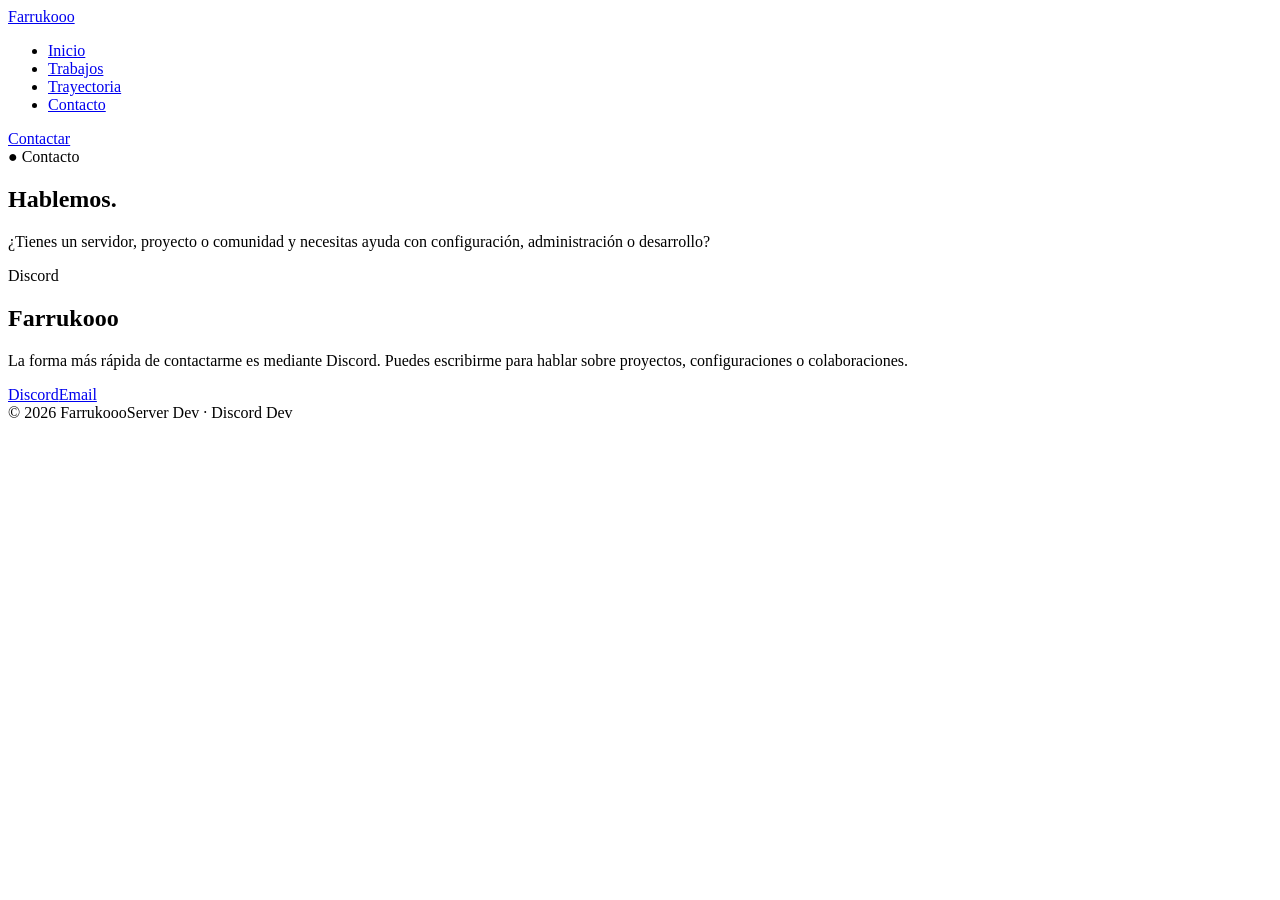
==== contacto.html @ a488be3b "Add files via upload" ====
<!DOCTYPE html>
<html lang="es"><head><meta charset="UTF-8"><meta name="viewport" content="width=device-width,initial-scale=1.0"><title>Farrukooo | Contacto</title><link rel="stylesheet" href="css/style.css"></head>
<body>
<header><div class="container navbar"><a class="brand" href="index.html"><span class="brand-dot"></span>Farrukooo</a><div class="nav-wrap"><nav><ul><span class="nav-indicator"></span><li><a href="index.html">Inicio</a></li><li><a href="trabajos.html">Trabajos</a></li><li><a href="trayectoria.html">Trayectoria</a></li><li><a class="active" href="contacto.html">Contacto</a></li></ul></nav></div><a class="header-contact" href="contacto.html">Contactar</a></div></header>
<main>
<section class="container page-intro"><div class="eyebrow reveal"><span>●</span> Contacto</div><h1 class="reveal delay-1">Hablemos.</h1><p class="reveal delay-2">¿Tienes un servidor, proyecto o comunidad y necesitas ayuda con configuración, administración o desarrollo?</p></section>
<section class="section container"><div class="contact-box reveal"><div><div class="section-label">Discord</div><h2>Farrukooo</h2><p>La forma más rápida de contactarme es mediante Discord. Puedes escribirme para hablar sobre proyectos, configuraciones o colaboraciones.</p></div><div class="socials"><a class="social" href="https://discord.com/" target="_blank">Discord</a><a class="social" href="mailto:contacto@example.com">Email</a></div></div></section>
</main>
<footer><div class="container footer-inner"><span>© 2026 Farrukooo</span><span>Server Dev · Discord Dev</span></div></footer><script src="js/script.js"></script></body></html>
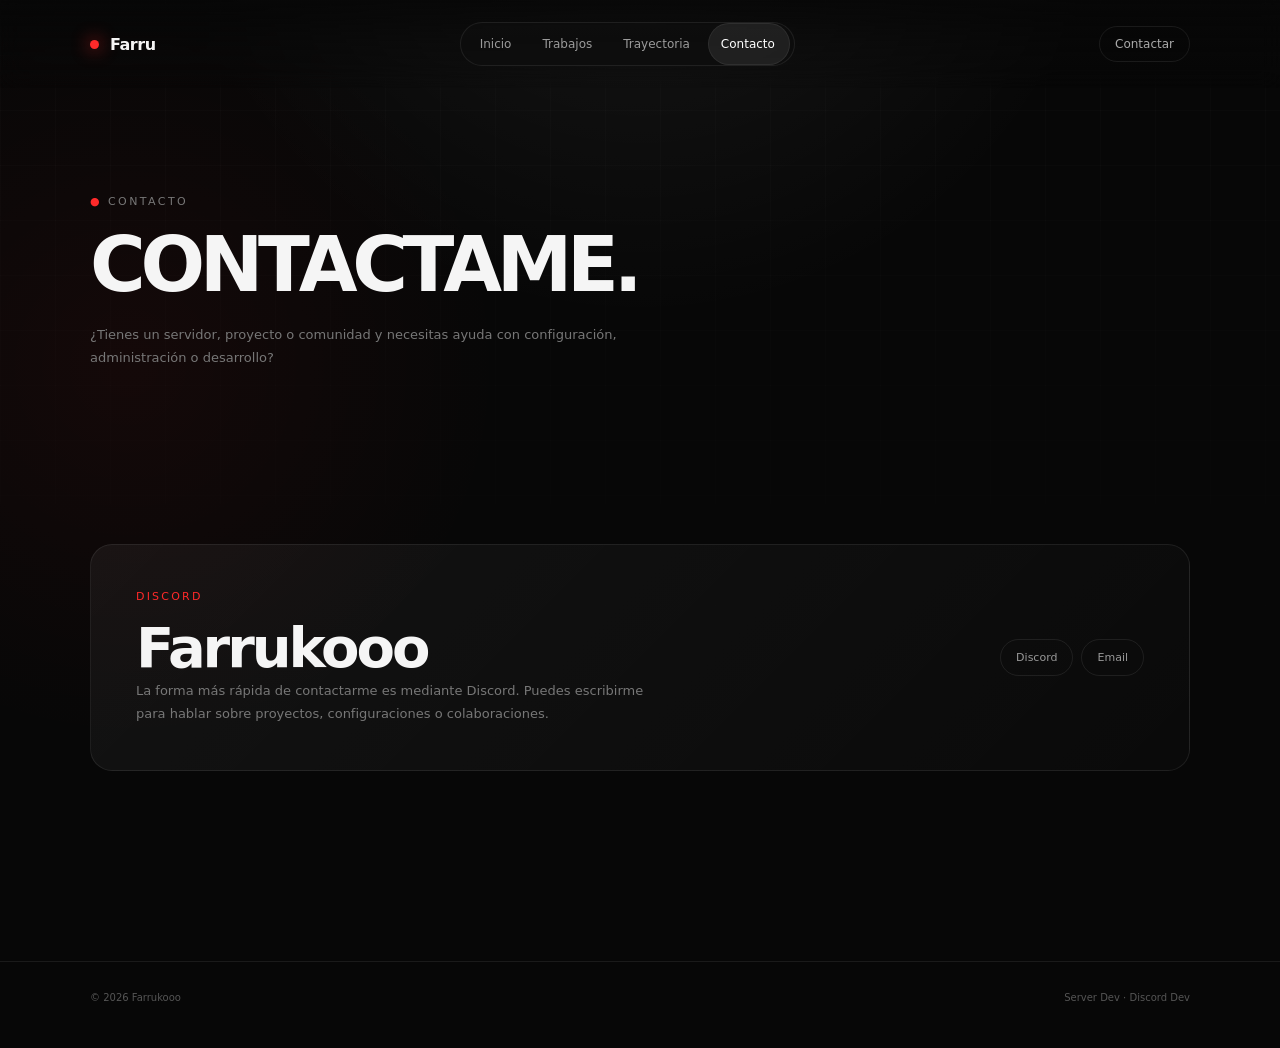
==== commit f5031fbd: "contacto.html" ====
--- a/contacto.html
+++ b/contacto.html
@@ -1,9 +1,9 @@
 <!DOCTYPE html>
-<html lang="es"><head><meta charset="UTF-8"><meta name="viewport" content="width=device-width,initial-scale=1.0"><title>Farrukooo | Contacto</title><link rel="stylesheet" href="css/style.css"></head>
+<html lang="es"><head><meta charset="UTF-8"><meta name="viewport" content="width=device-width,initial-scale=1.0"><title>Farru | Contacto</title><link rel="stylesheet" href="css/style.css"></head>
 <body>
-<header><div class="container navbar"><a class="brand" href="index.html"><span class="brand-dot"></span>Farrukooo</a><div class="nav-wrap"><nav><ul><span class="nav-indicator"></span><li><a href="index.html">Inicio</a></li><li><a href="trabajos.html">Trabajos</a></li><li><a href="trayectoria.html">Trayectoria</a></li><li><a class="active" href="contacto.html">Contacto</a></li></ul></nav></div><a class="header-contact" href="contacto.html">Contactar</a></div></header>
+<header><div class="container navbar"><a class="brand" href="index.html"><span class="brand-dot"></span>Farru</a><div class="nav-wrap"><nav><ul><span class="nav-indicator"></span><li><a href="index.html">Inicio</a></li><li><a href="trabajos.html">Trabajos</a></li><li><a href="trayectoria.html">Trayectoria</a></li><li><a class="active" href="contacto.html">Contacto</a></li></ul></nav></div><a class="header-contact" href="contacto.html">Contactar</a></div></header>
 <main>
-<section class="container page-intro"><div class="eyebrow reveal"><span>●</span> Contacto</div><h1 class="reveal delay-1">Hablemos.</h1><p class="reveal delay-2">¿Tienes un servidor, proyecto o comunidad y necesitas ayuda con configuración, administración o desarrollo?</p></section>
-<section class="section container"><div class="contact-box reveal"><div><div class="section-label">Discord</div><h2>Farrukooo</h2><p>La forma más rápida de contactarme es mediante Discord. Puedes escribirme para hablar sobre proyectos, configuraciones o colaboraciones.</p></div><div class="socials"><a class="social" href="https://discord.com/" target="_blank">Discord</a><a class="social" href="mailto:contacto@example.com">Email</a></div></div></section>
+<section class="container page-intro"><div class="eyebrow reveal"><span>●</span> Contacto</div><h1 class="reveal delay-1">CONTACTAME.</h1><p class="reveal delay-2">¿Tienes un servidor, proyecto o comunidad y necesitas ayuda con configuración, administración o desarrollo?</p></section>
+<section class="section container"><div class="contact-box reveal"><div><div class="section-label">Discord</div><h2>Farrukooo</h2><p>La forma más rápida de contactarme es mediante Discord. Puedes escribirme para hablar sobre proyectos, configuraciones o colaboraciones.</p></div><div class="socials"><a class="social" href="https://discord.com/users/f4rru" target="_blank">Discord</a><a class="social" href="farrudeveloper@gmail.com">Email</a></div></div></section>
 </main>
 <footer><div class="container footer-inner"><span>© 2026 Farrukooo</span><span>Server Dev · Discord Dev</span></div></footer><script src="js/script.js"></script></body></html>
--- a/css/style.css
+++ b/css/style.css
@@ -0,0 +1,164 @@
+
+@import url('https://fonts.googleapis.com/css2?family=Inter:wght@400;500;600;700;800&display=swap');
+
+:root{
+  --bg:#070707;
+  --bg-soft:#0b0b0b;
+  --panel:rgba(255,255,255,.035);
+  --panel-hover:rgba(255,255,255,.06);
+  --line:rgba(255,255,255,.08);
+  --text:#f5f5f5;
+  --muted:#8f8f8f;
+  --red:#ff2a2a;
+  --red-soft:rgba(255,42,42,.12);
+  --ease:cubic-bezier(.22,1,.36,1);
+}
+
+*{box-sizing:border-box;margin:0;padding:0}
+html{scroll-behavior:smooth}
+body{
+  min-height:100vh;
+  background:
+    radial-gradient(circle at 50% -15%,rgba(255,255,255,.07),transparent 35%),
+    radial-gradient(circle at 10% 35%,rgba(255,42,42,.055),transparent 28%),
+    var(--bg);
+  color:var(--text);
+  font-family:Inter,system-ui,sans-serif;
+  overflow-x:hidden;
+}
+body::before{
+  content:"";
+  position:fixed;inset:0;pointer-events:none;z-index:-1;
+  background-image:linear-gradient(rgba(255,255,255,.018) 1px,transparent 1px),
+                   linear-gradient(90deg,rgba(255,255,255,.018) 1px,transparent 1px);
+  background-size:55px 55px;
+  mask-image:linear-gradient(to bottom,black,transparent 80%);
+}
+a{color:inherit;text-decoration:none}
+.container{width:min(1100px,calc(100% - 40px));margin:auto}
+
+header{
+  position:fixed;top:0;left:0;width:100%;z-index:50;
+  padding:22px 0;
+  background:linear-gradient(to bottom,rgba(7,7,7,.9),rgba(7,7,7,.35),transparent);
+  backdrop-filter:blur(12px);
+}
+.navbar{display:flex;align-items:center;justify-content:space-between;gap:25px}
+.brand{display:flex;align-items:center;gap:11px;font-weight:700;letter-spacing:-.03em}
+.brand-dot{width:9px;height:9px;border-radius:50%;background:var(--red);box-shadow:0 0 18px var(--red)}
+.nav-wrap{position:relative}
+nav ul{display:flex;gap:3px;list-style:none;padding:5px;border:1px solid var(--line);background:rgba(15,15,15,.72);border-radius:999px;position:relative;isolation:isolate}
+nav a{display:block;padding:9px 14px;color:#9b9b9b;font-size:12px;font-weight:500;position:relative;z-index:2;transition:color .25s ease}
+nav a:hover,nav a.active{color:#fff}
+.nav-indicator{
+  position:absolute;left:0;top:0;height:100%;width:0;z-index:1;
+  background:rgba(255,255,255,.08);border:1px solid rgba(255,255,255,.07);
+  border-radius:999px;pointer-events:none;
+  transition:left .45s var(--ease),width .45s var(--ease),opacity .25s ease;
+}
+.header-contact{
+  font-size:12px;color:#aaa;padding:10px 15px;border:1px solid var(--line);
+  border-radius:999px;transition:.3s var(--ease)
+}
+.header-contact:hover{color:#fff;border-color:rgba(255,255,255,.2);transform:translateY(-2px)}
+
+main{padding-top:135px;padding-bottom:90px}
+.hero{min-height:72vh;display:flex;align-items:center;position:relative}
+.hero::after{
+  content:"";position:absolute;width:380px;height:380px;right:2%;top:8%;
+  background:radial-gradient(circle,rgba(255,42,42,.09),transparent 68%);
+  filter:blur(20px);pointer-events:none
+}
+.eyebrow{font-size:11px;text-transform:uppercase;letter-spacing:.22em;color:#777;margin-bottom:22px}
+.eyebrow span{color:var(--red)}
+h1{font-size:clamp(48px,8vw,92px);line-height:.93;letter-spacing:-.07em;max-width:850px}
+.hero h1 span{color:var(--red);text-shadow:0 0 45px rgba(255,42,42,.18)}
+.hero-copy{max-width:620px;margin-top:28px;color:#8d8d8d;font-size:14px;line-height:1.8}
+.hero-actions{display:flex;gap:10px;margin-top:32px}
+.btn{padding:12px 18px;border-radius:999px;border:1px solid var(--line);font-size:12px;font-weight:600;transition:.35s var(--ease)}
+.btn-primary{background:#fff;color:#080808;border-color:#fff}
+.btn:hover{transform:translateY(-3px)}
+.btn-primary:hover{box-shadow:0 12px 35px rgba(255,255,255,.1)}
+.btn-ghost:hover{background:var(--panel-hover);border-color:rgba(255,255,255,.2)}
+
+.section{padding:100px 0}
+.section-head{display:flex;align-items:end;justify-content:space-between;gap:30px;margin-bottom:38px}
+.section-label{font-size:11px;color:var(--red);letter-spacing:.2em;text-transform:uppercase;margin-bottom:12px}
+h2{font-size:clamp(32px,5vw,56px);letter-spacing:-.055em}
+.section-sub{max-width:420px;color:#777;font-size:13px;line-height:1.7}
+
+.grid{display:grid;grid-template-columns:repeat(3,1fr);gap:14px}
+.card{
+  border:1px solid var(--line);background:var(--panel);border-radius:18px;padding:25px;
+  transition:transform .5s var(--ease),background .35s ease,border-color .35s ease;
+  position:relative;overflow:hidden
+}
+.card::before{
+  content:"";position:absolute;width:180px;height:180px;left:var(--mx,50%);top:var(--my,50%);
+  transform:translate(-50%,-50%);background:radial-gradient(circle,rgba(255,255,255,.07),transparent 65%);
+  opacity:0;transition:opacity .35s ease;pointer-events:none
+}
+.card:hover{transform:translateY(-7px);background:var(--panel-hover);border-color:rgba(255,255,255,.14)}
+.card:hover::before{opacity:1}
+.project-icon{width:42px;height:42px;border-radius:12px;object-fit:cover;margin-bottom:38px}
+.card h3{font-size:15px;letter-spacing:-.02em;margin-bottom:10px}
+.card p{font-size:12px;color:#777;line-height:1.75}
+.card .tag{display:inline-block;margin-top:22px;color:#777;font-size:10px;text-transform:uppercase;letter-spacing:.12em}
+
+.timeline{display:flex;flex-direction:column;position:relative}
+.timeline::before{content:"";position:absolute;left:8px;top:10px;bottom:10px;width:1px;background:var(--line)}
+.timeline-item{display:grid;grid-template-columns:35px 150px 1fr;gap:25px;padding:0 0 65px;position:relative}
+.timeline-dot{width:17px;height:17px;border-radius:50%;background:var(--bg);border:1px solid #444;position:relative;z-index:2;margin-top:3px}
+.timeline-item:first-child .timeline-dot{background:var(--red);border-color:var(--red);box-shadow:0 0 22px rgba(255,42,42,.35)}
+.timeline-date{font-size:10px;text-transform:uppercase;letter-spacing:.14em;color:#555;padding-top:3px}
+.timeline-content{display:grid;grid-template-columns:52px 1fr;gap:18px}
+.timeline-logo{width:52px;height:52px;border-radius:14px;object-fit:cover;border:1px solid var(--line)}
+.timeline-content h3{font-size:16px;margin-bottom:6px}
+.timeline-role{font-size:11px;color:var(--red);margin-bottom:12px}
+.timeline-content p{font-size:12px;color:#777;line-height:1.75;max-width:650px}
+
+.contact-box{
+  border:1px solid var(--line);border-radius:22px;padding:45px;
+  background:linear-gradient(135deg,rgba(255,255,255,.05),rgba(255,255,255,.015));
+  display:flex;justify-content:space-between;align-items:center;gap:30px
+}
+.contact-box p{color:#777;font-size:13px;line-height:1.7;max-width:520px}
+.socials{display:flex;gap:8px;flex-wrap:wrap}
+.social{padding:11px 15px;border:1px solid var(--line);border-radius:999px;font-size:11px;color:#999;transition:.3s}
+.social:hover{color:#fff;background:var(--panel-hover);transform:translateY(-2px)}
+
+.page-intro{padding:60px 0 75px}
+.page-intro h1{font-size:clamp(45px,7vw,76px)}
+.page-intro p{margin-top:22px;color:#777;max-width:580px;font-size:13px;line-height:1.8}
+footer{padding:30px 0 45px;border-top:1px solid var(--line);color:#555;font-size:10px}
+.footer-inner{display:flex;justify-content:space-between;gap:20px}
+
+.reveal{opacity:0;transform:translateY(25px);transition:opacity .8s var(--ease),transform .8s var(--ease)}
+.reveal.visible{opacity:1;transform:none}
+.delay-1{transition-delay:.08s}.delay-2{transition-delay:.16s}.delay-3{transition-delay:.24s}
+
+@media(max-width:850px){
+  .header-contact{display:none}
+  nav a{padding:8px 9px}
+  .grid{grid-template-columns:1fr}
+  .timeline-item{grid-template-columns:25px 1fr}
+  .timeline-date{grid-column:2;grid-row:1}
+  .timeline-content{grid-column:2}
+  .contact-box{flex-direction:column;align-items:flex-start}
+}
+@media(max-width:620px){
+  .container{width:min(100% - 24px,1100px)}
+  header{padding:15px 0}
+  .brand{display:none}
+  .navbar{justify-content:center}
+  nav ul{max-width:100%;overflow-x:auto}
+  nav a{white-space:nowrap;font-size:10px;padding:8px}
+  main{padding-top:105px}
+  .hero{min-height:75vh}
+  .hero-actions{flex-wrap:wrap}
+  .section{padding:70px 0}
+  .section-head{display:block}
+  .section-sub{margin-top:15px}
+  .contact-box{padding:28px}
+  .footer-inner{flex-direction:column}
+}
